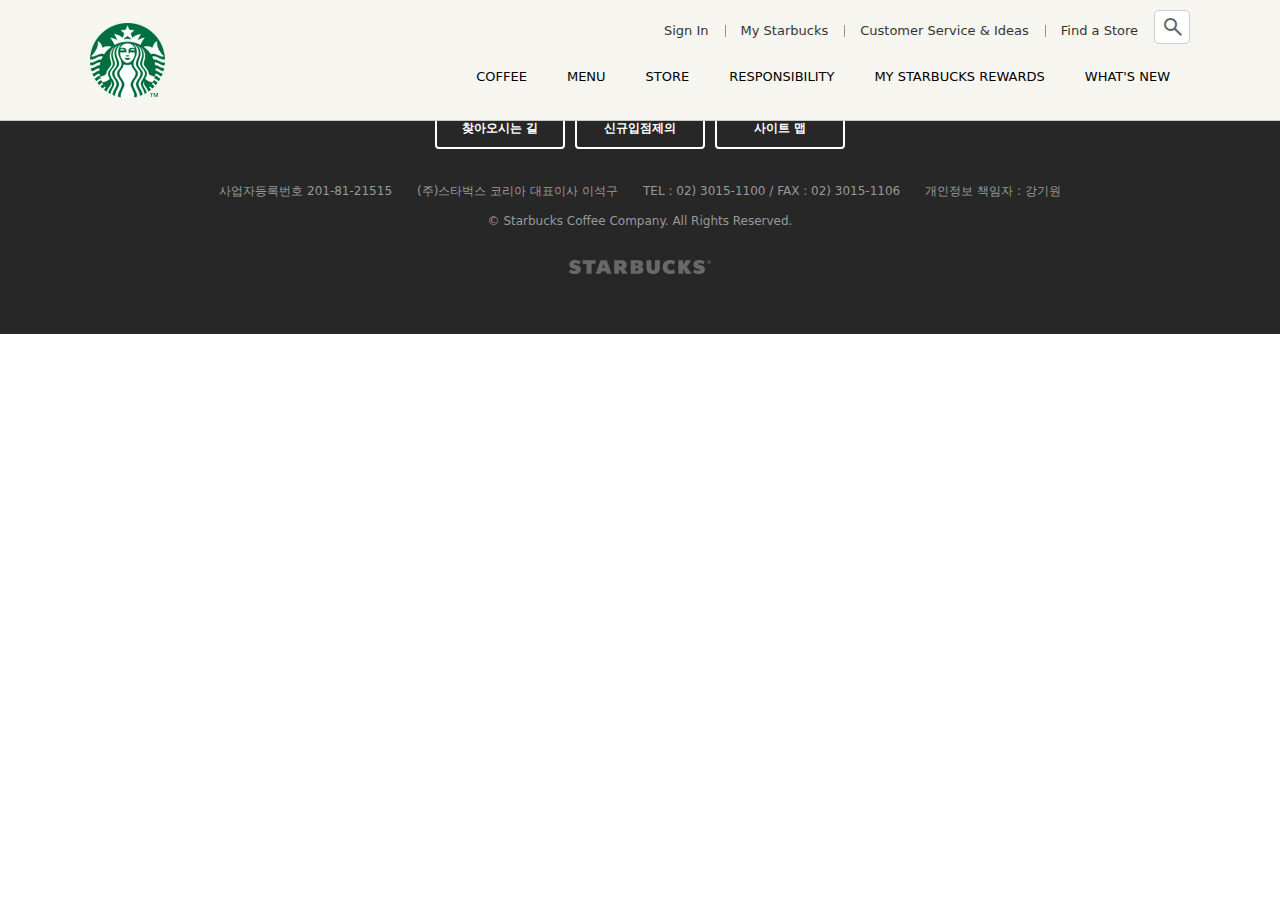
==== signin/index.html @ 7730fc07 "Seperate common file" ====
<!DOCTYPE html>
<html lang="ko">

<head>
  <meta charset="UTF-8">
  <meta http-equiv="X-UA-Compatible" content="IE=edge">
  <meta name="viewport" content="width=device-width, initial-scale=1.0">

  <title>Starbucks Coffee Korea</title>
  <meta property="og:type" content="website" />
  <meta property="og:site_name" content="Starbucks" />
  <meta property="og:title" content="Starbucks Coffee Korea" />
  <meta property="og:description" content="스타벅스는 세계에서 가장 큰 다국적 커피 전문점으로, 64개국에서 총 23,187개의 매점을 운영하고 있습니다." />
  <meta property="og:image" content="./images/starbucks_seo.jpg" />
  <meta property="og:url" content="https://starbucks.co.kr" />

  <link rel="stylesheet" href="../css/style.css">
  <link rel="icon" href="../favicon.png">

  <!-- GoogleIcon -->
  <link rel="stylesheet"
    href="https://fonts.googleapis.com/css2?family=Material+Symbols+Outlined:opsz,wght,FILL,GRAD@20..48,100..700,0..1,-50..200" />

  <!-- js File -->
  <script defer src="../js/common.js"></script>

</head>

<body>
  <header>
    <div class="inner">
      <a href="index.html" class="logo">
        <img src="../images/starbucks_logo.png" alt="..">
      </a>
      <div class="sub-menu">
        <ul class="menu">
          <li>
            <a href="/signin/index.html">Sign In</a>
          </li>
          <li>
            <a href="">My Starbucks</a>
          </li>
          <li>
            <a href="">Customer Service & Ideas</a>
          </li>
          <li>
            <a href="">Find a Store</a>
          </li>
        </ul>
        <div class="search">
          <input type="text">
          <span class="material-symbols-outlined">
            search
          </span>
        </div>
      </div>
      <ul class="main-menu">
        <li class="item">
          <div class="item__name">COFFEE</div>
          <div class="item__contents">
            <div class="contents__menu">
              <ul class="inner">
                <li>
                  <h4>커피</h4>
                  <ul>
                    <li>스타벅스 원두</li>
                    <li>스타벅스 비아</li>
                    <li>스타벅스 오리가미</li>
                  </ul>
                </li>
                <li>
                  <h4>에스프레소 음료</h4>
                  <ul>
                    <li>도피오</li>
                    <li>에스프레소 마키아또</li>
                    <li>아메리카노</li>
                    <li>마키아또</li>
                    <li>카푸치노</li>
                    <li>모카</li>
                    <li>리스트레또 비안코</li>
                  </ul>
                </li>
              </ul>
            </div>
            <div class="contents__texture">
              <div class="inner">
                <h4>나와 어울리는 커피 찾기</h4>
                <p>스타벅스가 여러분에게 어울리는 커피를 찾아드립니다.</p>
                <h4>최상의 커피를 즐기는 법</h4>
                <p>여러가지 방법을 통해 다양한 풍미의 커피를 즐겨보세요.</p>
              </div>
            </div>
          </div>
        </li>
        <li class="item">
          <div class="item__name">MENU</div>
          <div class="item__contents">
            <div class="contents__menu">
              <ul class="inner">
                <li>
                  <h4>음료</h4>
                  <ul>
                    <li>콜드 브루</li>
                    <li>브루드 커피</li>
                    <li>에스프레소</li>
                    <li>프라푸치노</li>
                    <li>블렌디드 음료</li>
                    <li>스타벅스 피지오</li>
                    <li>티(티바나)</li>
                    <li>기타 제조 음료</li>
                    <li>스타벅스 주스(병음료)</li>
                  </ul>
                </li>
                <li>
                  <h4>푸드</h4>
                  <ul>
                    <li>베이커리</li>
                    <li>케익</li>
                    <li>샌드위치 & 샐러드</li>
                    <li>따뜻한 푸드</li>
                    <li>과일 & 요거트</li>
                    <li>스낵 & 미니 디저트</li>
                    <li>아이스크림</li>
                  </ul>
                </li>
                <li>
                  <h4>상품</h4>
                  <ul>
                    <li>머그</li>
                    <li>글라스</li>
                    <li>플라스틱 텀블러</li>
                    <li>스테인리스 텀블러</li>
                    <li>보온병</li>
                    <li>액세서리</li>
                    <li>커피 용품</li>
                    <li>패키지 티(티바나)</li>
                  </ul>
                </li>
                <li>
                  <h4>카드</h4>
                  <ul>
                    <li>실물카드</li>
                    <li>e-Gift 카드</li>
                  </ul>
                </li>
                <li>
                  <h4>메뉴 이야기</h4>
                  <ul>
                    <li>콜드 브루</li>
                    <li>스타벅스 티바나</li>
                  </ul>
                </li>
              </ul>
            </div>
            <div class="contents__texture">
              <div class="inner">
                <h4 class="new">스타벅스 티바나</h4>
                <p>다양한 찻잎과 향신료 등 개성있는 재료로 새로운 맛과 향의 티를 선보입니다.</p>
              </div>
            </div>
          </div>
        </li>
        <li class="item">
          <div class="item__name">STORE</div>
          <div class="item__contents">
            <div class="contents__menu">
              <ul class="inner">
                <li>
                  <h4>매장 찾기</h4>
                  <ul>
                    <li>퀵 검색</li>
                    <li>지역 검색</li>
                    <li>My 매장</li>
                  </ul>
                </li>
                <li>
                  <h4>매장 이야기</h4>
                  <ul>
                    <li>청담스타</li>
                    <li>티바나 인스파이어드 매장</li>
                    <li>파미에파크</li>
                  </ul>
                </li>
              </ul>
            </div>
            <div class="contents__texture">
              <div class="inner">
                <h4>매장 찾기</h4>
                <p>보다 빠르게 매장을 찾아보세요.</p>
                <h4 class="new">청담스타</h4>
                <p>스타벅스 1,000호점인 청담스타점을 만나보세요.</p>
              </div>
            </div>
          </div>
        </li>
        <li class="item">
          <div class="item__name">RESPONSIBILITY</div>
          <div class="item__contents">
            <div class="contents__menu">
              <ul class="inner">
                <li>
                  <h4>지역 사회 참여 활동</h4>
                  <ul>
                    <li>회망배달 캠페인</li>
                    <li>재능기부 카페 소식</li>
                    <li>커뮤니티 스토어</li>
                    <li>청년인재 양성</li>
                    <li>우리 농산물 사랑 캠페인</li>
                    <li>우리 문화 지키기</li>
                  </ul>
                </li>
                <li>
                  <h4>환경보호 활동</h4>
                  <ul>
                    <li>환경 발자국 줄이기</li>
                    <li>일회용 컵 없는 매장</li>
                    <li>커피 원두 재활용</li>
                  </ul>
                </li>
                <li>
                  <h4>윤리 구매</h4>
                  <ul>
                    <li>윤리적 원두 구매</li>
                    <li>공정무역 인증</li>
                    <li>커피 농가 지원 활동</li>
                  </ul>
                </li>
                <li>
                  <h4>글로벌 사회 공헌</h4>
                  <ul>
                    <li>윤리경영 보고서</li>
                    <li>스타벅스 재단</li>
                    <li>지구촌 봉사의 달</li>
                  </ul>
                </li>
              </ul>
            </div>
            <div class="contents__texture">
              <div class="inner">
                <h4>커피원두 재활용</h4>
                <p>스타벅스 커피 원두를 재활용 해보세요.</p>
              </div>
            </div>
          </div>
        </li>
        <li class="item">
          <div class="item__name">MY STARBUCKS REWARDS</div>
          <div class="item__contents">
            <div class="contents__menu">
              <ul class="inner">
                <li>
                  <h4>마이 스타벅스 리워드</h4>
                  <ul>
                    <li>마이 스타벅스 리워드 소개</li>
                    <li>등급 및 혜택</li>
                    <li>스타벅스 별</li>
                    <li>자주하는 질문</li>
                  </ul>
                </li>
                <li>
                  <h4>스타벅스 카드</h4>
                  <ul>
                    <li>스타벅스 카드 소개</li>
                    <li>스타벅스 카드 갤러리</li>
                    <li>등록 및 조회</li>
                    <li>충전 및 이용안내</li>
                    <li>분실신고/환불신청</li>
                    <li>자주하는 질문</li>
                  </ul>
                </li>
                <li>
                  <h4>스타벅스 카드 e-Gift</h4>
                  <ul>
                    <li>스타벅스 카드 e-Gift 소개</li>
                    <li>이용안내</li>
                    <li>선물하기</li>
                    <li>자주하는 질문</li>
                  </ul>
                </li>
              </ul>
            </div>
            <div class="contents__texture">
              <div class="inner">
                <h4>스타벅스 카드 등록하기</h4>
                <p>카드 등록 후 리워드 서비스를 누리고 사용내역도 조회해보세요.</p>
              </div>
            </div>
          </div>
        </li>
        <li class="item">
          <div class="item__name">WHAT'S NEW</div>
          <div class="item__contents">
            <div class="contents__menu">
              <ul class="inner">
                <li>
                  <h4>프로모션 & 이벤트</h4>
                  <ul>
                    <li>전체</li>
                    <li>스타벅스 카드</li>
                    <li>마이 스타벅스 리워드</li>
                    <li>온라인</li>
                    <li>2017 스타벅스 플래너</li>
                  </ul>
                </li>
                <li>
                  <h4>새소식</h4>
                  <ul>
                    <li>전체</li>
                    <li>상품 출시</li>
                    <li>스타벅스의 문화</li>
                    <li>스타벅스 사회공헌</li>
                    <li>스타벅스 카드출시</li>
                  </ul>
                </li>
                <li>
                  <h4>매장별 이벤트</h4>
                  <ul>
                    <li>일반 매장</li>
                    <li>신규 매장</li>
                  </ul>
                </li>
              </ul>
            </div>
            <div class="contents__texture">
              <div class="inner">
                <h4>매장별 이벤트</h4>
                <p>스타벅스의 매장 이벤트 정보를 확인 하실 수 있습니다.</p>
                <h4>소셜 스타벅스</h4>
                <p>다양한 스타벅스 SNS 채널을 통해 스타벅스를 만나보세요!</p>
              </div>
            </div>
          </div>
        </li>
    </div>
  </header>
  <section class="signin"></section>

  <footer>
    <div class="inner">
      <ul class="menu">
        <li><a href="javascript:void(0)" class="green">개인정보처리방침</a></li>
        <li><a href="javascript:void(0)">영상정보기기 운영관리 방침</a></li>
        <li><a href="javascript:void(0)">홈페이지 이용약관</a></li>
        <li><a href="javascript:void(0)">위치정보 이용약관</a></li>
        <li><a href="javascript:void(0)">스타벅스 카드 이용약관</a></li>
        <li><a href="javascript:void(0)">윤리경영 핫라인</a></li>
      </ul>
      <div class="btn-group">
        <a href="javascript:void(0)" class="btn btn--white">찾아오시는 길</a>
        <a href="javascript:void(0)" class="btn btn--white">신규입점제의</a>
        <a href="javascript:void(0)" class="btn btn--white">사이트 맵</a>
      </div>
      <div class="info">
        <span>사업자등록번호 201-81-21515</span>
        <span>(주)스타벅스 코리아 대표이사 이석구</span>
        <span>TEL : 02) 3015-1100 / FAX : 02) 3015-1106</span>
        <span>개인정보 책임자 : 강기원</span>
      </div>
      <p class="copyright">
        &copy; <span class="this-year">Starbucks Coffee Company. All Rights Reserved.</span>
      </p>
      <img src="/images/starbucks_logo_only_text.png" alt="" class="logo" />
    </div>
  </footer>

</body>

</html>
---- css/style.css ----
@import "/css/reset.css";
@import "/css/common.css";

/* VISUAL */

.visual {
  margin-top: 120px;
  background-image: url("../images/visual_bg.jpg");
  background-position: center;
}
.visual .inner {
  height: 646px;
}
.visual .title {
  position: absolute;
  top: 88px;
  left: -10px;
}
.visual .title .btn {
  position: absolute;
  top: 259px;
  left: 173px;
}
.visual .cup1.image {
  position: absolute;
  bottom: 0;
  right: 17px;
}
.visual .cup1.text {
  position: absolute;
  top: 34px;
  right: 230px;
}

.visual .cup2.image {
  position: absolute;
  bottom: 0;
  right: 162px;
}
.visual .cup2.text {
  position: absolute;
  top: 321px;
  right: 416px;
}
.visual .spoon {
  position: absolute;
  bottom: 0;
  left: 275px;
}
.visual .fade-in {
  opacity: 0;
}
/* NOTICE */
.notice .notice-line {
  position: relative;
}

.notice .notice-line .bg-left {
  position: absolute;
  top: 0;
  left: 0;
  width: 50%;
  height: 100%;
  background-color: #333;
}
.notice .notice-line .bg-right {
  position: absolute;
  top: 0;
  right: 0;
  width: 50%;
  height: 100%;
  background-color: #f6f5ef;
}
.notice .notice-line .inner {
  height: 62px;
  display: flex;
}
.notice .notice-line .inner__left {
  width: 60%;
  height: 100%;
  background-color: #333;
  color: white;
  display: flex;
  align-items: center;
}
.notice .notice-line .inner__left h2,
.notice .notice-line .inner__right h2 {
  font-size: 17px;
  font-weight: 700;
  margin-right: 1.25rem;
  align-items: center;
}
.notice .notice-line .inner__left .swiper-container {
  height: 62px;

  flex-grow: 1;
}
.notice .notice-line .inner__left .swiper-container .swiper-slide {
  height: 62px;
  display: flex;
  align-items: center;
}
.notice .notice-line .inner__left .swiper-container .swiper-slide a {
  color: #fff;
}
.notice .notice-line .inner__left .notice-line__more {
  width: 62px;
  height: 62px;
  display: flex;
  align-items: center;
  justify-content: center;
}
.notice
  .notice-line
  .inner__left
  .notice-line__more
  .material-symbols-outlined {
  font-size: 30px;
  color: white;
}
.notice .notice-line .inner__right {
  width: 40%;
  height: 100%;
  display: flex;
  justify-content: flex-end;
  align-items: center;
}
.notice .notice-line .inner__right .toggle-promotion {
  width: 62px;
  height: 62px;
  cursor: pointer;
  display: flex;
  justify-content: center;
  align-items: center;
}
.notice
  .notice-line
  .inner__right
  .toggle-promotion
  .material-symbols-outlined {
  font-size: 30px;
}
.notice .promotion {
  height: 693px;
  background-color: #f6f5ef;
  position: relative;
  transition: height 0.4s;
  overflow: hidden;
}
.notice .promotion.hide {
  height: 0;
}
.notice .promotion .swiper-container {
  width: calc(819px * 3 + 20px);
  height: 553px;
  position: absolute;
  top: 40px;
  left: 50%;
  margin-left: calc((819px * 3 + 20px) / -2);
}
.notice .promotion .swiper-slide {
  position: relative;
  opacity: 0.5;
  transition: opacity 1s;
}
.notice .promotion .swiper-slide-active {
  opacity: 1;
}
.notice .promotion .swiper-slide .btn {
  position: absolute;
  bottom: 0;
  left: 0;
  right: 0;
  margin: auto;
}
.notice .promotion .swiper-pagination {
  bottom: 40px;
  left: 0;
  right: 0;
}

.notice .promotion .swiper-pagination .swiper-pagination-bullet {
  background-color: transparent;
  background-image: url("../images/promotion_slide_pager.png");
  width: 12px;
  height: 12px;
  margin-right: 6px;
  outline: none;
}
.notice .promotion .swiper-pagination .swiper-pagination-bullet:last-child {
  margin-right: 0;
}
.notice .promotion .swiper-pagination .swiper-pagination-bullet-active {
  background-image: url("/images/promotion_slide_pager_on.png");
}
.notice .promotion .swiper-prev,
.notice .promotion .swiper-next {
  width: 42px;
  height: 42px;
  border: 2px solid #333;
  border-radius: 50%;
  position: absolute;
  top: 300px;
  z-index: 1;
  cursor: pointer;
  outline: none;
  display: flex;
  justify-content: center;
  align-items: center;
  transition: 0.4s;
}
.notice .promotion .swiper-prev {
  left: 50%;
  margin-left: -480px;
}
.notice .promotion .swiper-next {
  right: 50%;
  margin-right: -480px;
}
.notice .promotion .swiper-prev:hover,
.notice .promotion .swiper-next:hover {
  background-color: #333;
  color: white;
}

/* REWARDS */
.rewards {
  position: relative;
}
.rewards .bg-left {
  width: 50%;
  height: 100%;
  background-color: #272727;
  position: absolute;
  top: 0;
  left: 0;
}
.rewards .bg-right {
  width: 50%;
  height: 100%;
  background-color: #d5c798;
  position: absolute;
  top: 0;
  right: 0;
}
.rewards .inner {
  background-image: url("../images/rewards.jpg");
  height: 241px;
}
.rewards .btn-group {
  position: absolute;
  bottom: 24px;
  right: 0;
  width: 250px;
  display: flex;
  flex-wrap: wrap;
}
.rewards .btn-group .btn.sign-up {
  margin-right: 10px;
}
.rewards .btn-group .btn.sign-in {
  width: 110px;
}
.rewards .btn-group .btn.gift {
  flex-grow: 1;
  margin-top: 10px;
}
.youtube {
  position: relative;
  height: 700px;
  background-color: #333;
  overflow: hidden;
}
.youtube .youtube__area {
  width: 1920px;
  background-color: orange;
  position: absolute;
  left: 50%;
  margin-left: calc(1920px / -2);
  top: 50%;
  margin-top: calc(1920px * 9 / 16 / -2);
}
.youtube .youtube__area::before {
  content: "";
  display: block;
  width: 100%;
  height: 0;
  padding-top: 56.25%;
}
.youtube .youtube__cover {
  background-image: url("../images/video_cover_pattern.png");
  background-color: rgba(0, 0, 0, 0.3);
  position: absolute;
  top: 0;
  left: 0;
  width: 100%;
  height: 100%;
}
#player {
  width: 100%;
  height: 100%;
  position: absolute;
  top: 0;
  left: 0;
}
.youtube .inner {
  height: 700px;
}
.youtube .floating1 {
  position: absolute;
  top: 50px;
  left: 0;
}
.youtube .floating2 {
  position: absolute;
  top: 350px;
  left: 150px;
}
.season-product {
  background-image: url("../images/season_product_bg.jpg");
}
.season-product .inner {
  height: 400px;
}
.season-product .floating3 {
  position: absolute;
  top: -200px;
  right: 20px;
}
.season-product .text-group {
  display: flex;
  flex-direction: column;
  position: absolute;
  top: 110px;
  right: 0;
}
.season-product .text-group .title {
  margin-bottom: 10px;
}
.season-product .text-group .description {
  margin-bottom: 15px;
}

.reserve-coffee {
  background-image: url("../images/reserve_bg.jpg");
}
.reserve-coffee .inner {
  height: 400px;
}
.reserve-coffee .reserve-logo {
  position: absolute;
  top: 110px;
  left: 0;
}
.reserve-coffee .text-group {
  position: absolute;
  top: 124px;
  left: 208px;
}
.reserve-coffee .product {
  position: absolute;
  top: 0;
  right: 0;
}

/* <!-- PICK YOUR FAVORITE --!> */
.pick-your-favorite {
  background-image: url("../images/favorite_bg.jpg");
  background-repeat: no-repeat;
  background-position: center;
  background-attachment: fixed;
  background-size: cover;
}
.pick-your-favorite .inner {
  padding: 110px 0;
}
.pick-your-favorite .text-group {
  margin-left: 100px;
  max-width: 362px;
  display: flex;
  flex-wrap: wrap;
  justify-content: flex-end;
  align-items: flex-end;
}
.pick-your-favorite .text-group .title {
  margin-bottom: 40px;
}
.pick-your-favorite .text-group .description {
  margin-bottom: 40px;
}
/* reserve store */
.reserve-store {
  background-image: url("../images/reserve_store_bg.jpg");
  background-repeat: no-repeat;
  background-position: center;
  background-attachment: fixed;
  background-size: cover;
}
.reserve-store .inner {
  height: 600px;
  display: flex;
  justify-content: center;
  align-items: center;
}
.reserve-store .medal {
  width: 334px;
  height: 334px;
  perspective: 600px;
}
.reserve-store .medal .front,
.reserve-store .medal .back {
  position: absolute;
  width: 334px;
  height: 334px;
  backface-visibility: hidden;
  transition: 1s;
}
.reserve-store .medal .front {
  transform: rotateY(0);
}
.reserve-store .medal:hover .front {
  transform: rotateY(-180deg);
}
.reserve-store .medal .back {
  transform: rotateY(-180deg);
}
.reserve-store .medal:hover .back {
  transform: rotateY(0);
}
.reserve-store .medal .back .btn {
  position: absolute;
  top: 240px;
  left: 0;
  right: 0;
  margin: auto;
}

.find-store {
  background-image: url("../images/find_store_bg.jpg");
}
.find-store .inner {
  height: 400px;
}
.find-store .texture1 {
  position: absolute;
  top: 0;
  left: 400px;
}
.find-store .texture2 {
  position: absolute;
  bottom: 0;
  right: 0;
}
.find-store .picture {
  position: absolute;
  border-radius: 50%;
  box-shadow: 2px 2px 8px rgba(0, 0, 0, 0.5);
}
.find-store .picture1 {
  top: -60px;
  left: 0;
}
.find-store .picture2 {
  top: 150px;
  left: 250px;
}
.find-store .text-group {
  position: absolute;
  top: 120px;
  left: 550px;
}
.find-store .text-group .title {
  margin-bottom: 20px;
}
.find-store .text-group .description {
  margin-bottom: 20px;
}
/* AWARDS */

.awards {
  background-color: #272727;
}
.awards .inner {
  padding: 40px 0;
}
.awards .swiper-container {
  width: 100%;
  height: 40px;
}

.awards .swiper-prev,
.awards .swiper-next {
  width: 42px;
  height: 42px;
  cursor: pointer;
  border: 2px solid #fff;
  border-radius: 50%;
  outline: none;
  color: #fff;
  opacity: 0.3;
  display: flex;
  justify-content: center;
  align-items: center;
  position: absolute;
  top: 0;
  bottom: 0;
  margin: auto;
}
.awards .swiper-prev {
  left: -100px;
}
.awards .swiper-next {
  right: -100px;
}

.awards .swiper-prev:hover,
.awards .swiper-next:hover {
  background-color: #fff;
  color: #333;
}
#to-top {
  width: 42px;
  height: 42px;
  background-color: #333;
  color: #fff;
  border-radius: 10px;
  cursor: pointer;
  display: flex;
  justify-content: center;
  align-items: center;
  position: fixed;
  bottom: 30px;
  right: 30px;
  z-index: 9;
}
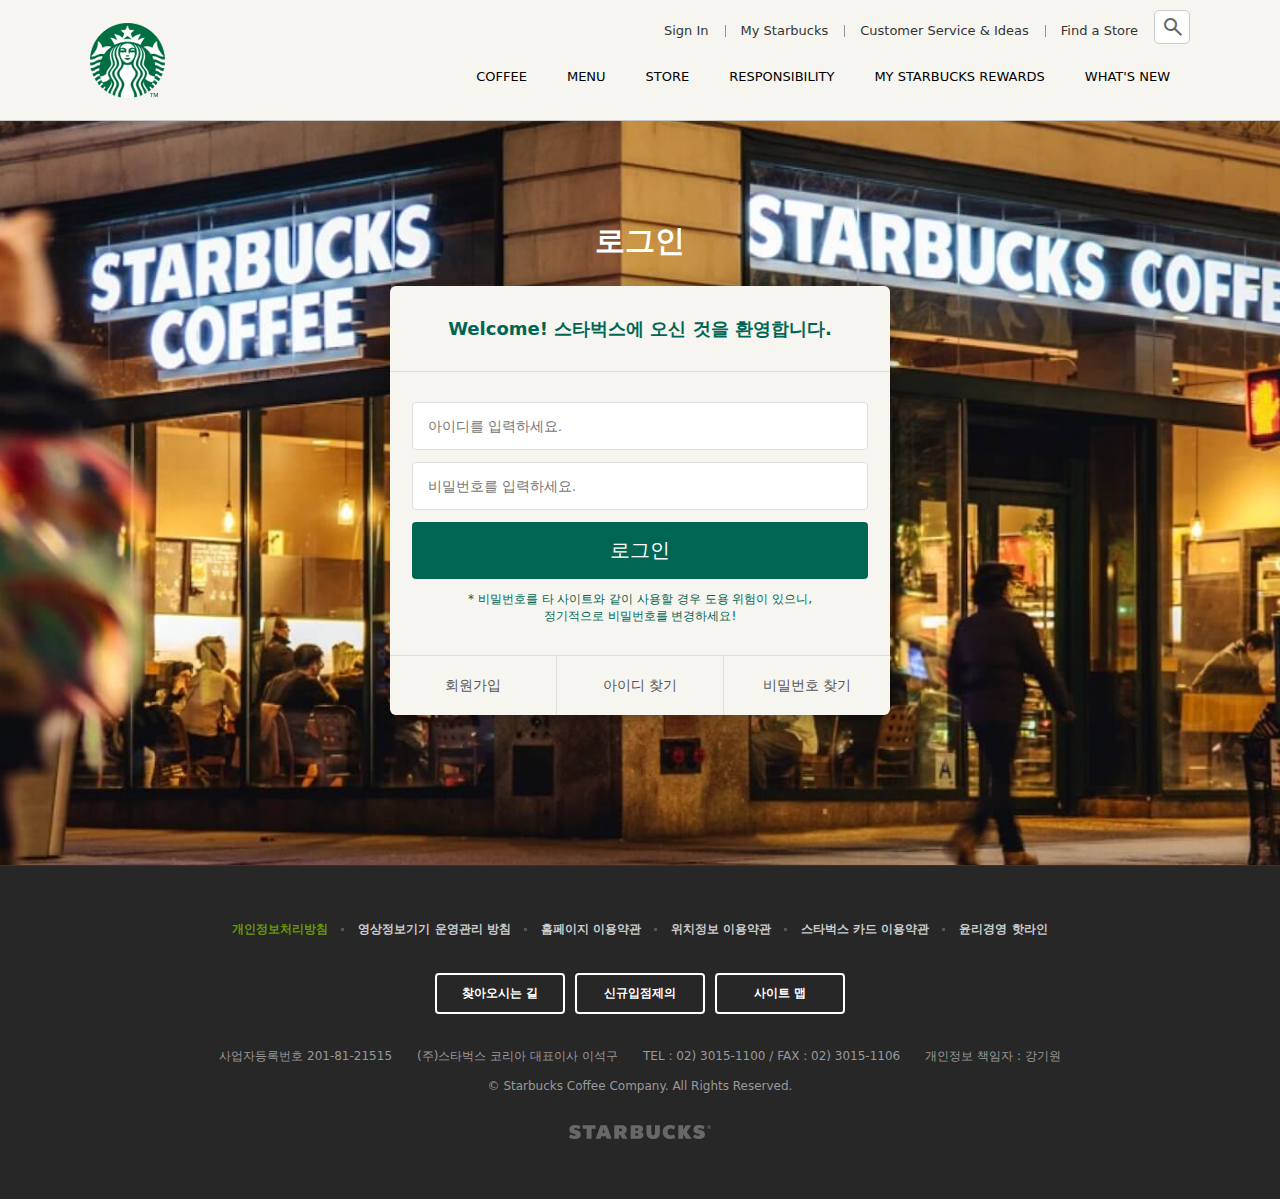
==== commit 859dc926: "Complete Login page" ====
--- a/signin/index.html
+++ b/signin/index.html
@@ -333,7 +333,28 @@
         </li>
     </div>
   </header>
-  <section class="signin"></section>
+  <!-- sign in -->
+  <section class="signin">
+    <h1>로그인</h1>
+    <div class="signin__card">
+      <h2>
+        <strong>Welcome! 스타벅스에 오신 것을 환영합니다.</strong>
+      </h2>
+      <form>
+        <input type="text" required placeholder="아이디를 입력하세요.">
+        <input type="password" required placeholder="비밀번호를 입력하세요.">
+        <input type="submit" value="로그인">
+        <p>* 비밀번호를 타 사이트와 같이 사용할 경우 도용 위험이 있으니,<br>
+          정기적으로 비밀번호를 변경하세요!
+        </p>
+      </form>
+      <div class="actions">
+        <a href="javascript:void(0)">회원가입</a>
+        <a href="javascript:void(0)">아이디 찾기</a>
+        <a href="javascript:void(0)">비밀번호 찾기</a>
+      </div>
+    </div>
+  </section>
 
   <footer>
     <div class="inner">
--- a/css/style.css
+++ b/css/style.css
@@ -1,5 +1,6 @@
 @import "/css/reset.css";
 @import "/css/common.css";
+@import "/css/signin.css";
 
 /* VISUAL */
 
